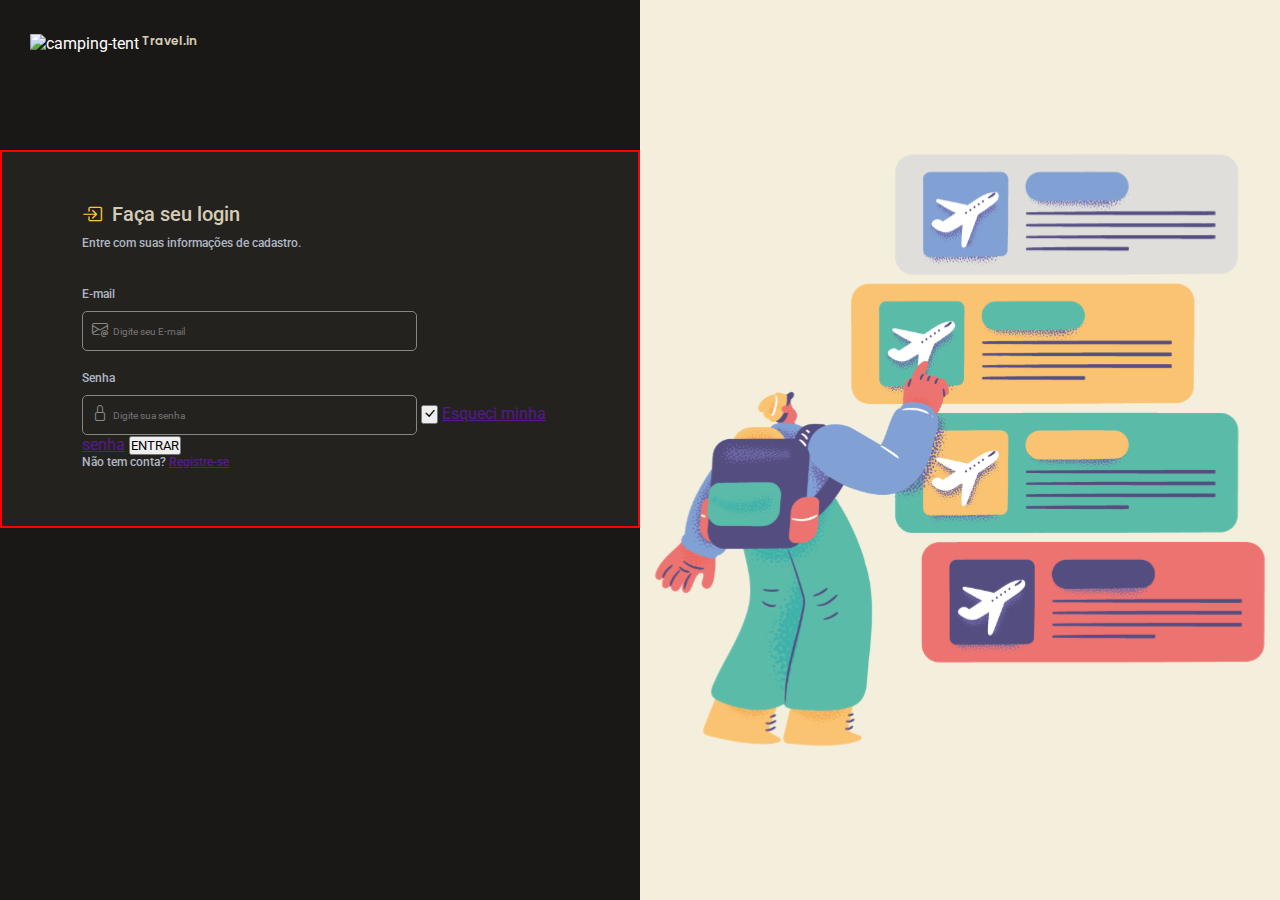
==== index.html @ 24830f38 "js input color focus" ====
<!DOCTYPE html>
<html lang="pt-br">
<head>
    <!--fonts google-->
    <style>
        @import url('https://fonts.googleapis.com/css2?family=Poppins:wght@400;500;600&family=Roboto:wght@400;500&display=swap');
      </style>
    <!--icons-->
    <link rel="stylesheet" href="https://cdn.jsdelivr.net/npm/bootstrap-icons@1.11.1/font/bootstrap-icons.css">

    <meta charset="UTF-8">
    <meta name="viewport" content="width=device-width, initial-scale=1.0">
    <title>Login Form</title>

    <link rel="stylesheet" href="./style.css">

</head>
<body>
   
    

    <div class="container">

        <aside>

            <header id="box">
                <p><img class="img-main" width="30" height="30" src="https://img.icons8.com/ios-glyphs/30/000000/camping-tent.png" alt="camping-tent"/><span> Travel.in</span> </p>
            </header>

            <section>
                <div>
                    <h1><i class="bi bi-box-arrow-in-right"></i><span>Faça seu login</span></h1>
                </div>
           

                <h3>Entre com suas informações de cadastro.</h3>

                

                <form action=""> 

                    <fieldset>

                        <h3>E-mail</h3>
                        
                        <label for="E-mail"  class="icon-label">
                            <i  id="icon-email"class="bi bi-envelope-at"></i>
                            <input id="E-mail" type="email" name="E-mail" placeholder="Digite seu E-mail ">
                        </label>

                        <h3>Senha</h3>
                        
                        <label for="senha"  class="icon-label">
                            <i id="icon-senha" class="bi bi-lock"></i>
                            <input id="senha" type="senha" name="E-mail" placeholder="Digite sua senha ">

                        </label>   

                        <button>
                            <i  class="bi bi-check-lg"></i>
                        </button>

                        <a href=""><span>Esqueci minha senha</span></a>

                        <button type="submit">ENTRAR</button>
                        
                    </fieldset>

                    <h3>Não tem conta? <a href=""><span>Registre-se</span></a></h3>

                </form>

            </section>

         </aside>



            <main>
                <!--img fundo-->
            </main>
















    </div>





 





















    
 
<script src="./script.js"></script>
</body>
</html>
---- style.css ----
* {
    margin: 0;
    padding: 0;
    box-sizing: border-box;
}

body{
    height: 100vh;
    
}

body *{
    font-family: 'Poppins', sans-serif;
    font-family: 'Roboto', sans-serif;
}


:root{
    --bg-color-img: rgb(244, 239, 220);
    --bg-color-black: #191816;
    --bg-form-black:#24221F;
    --bege:#D4CCB6;
    --cinza:#AFB6C2;
    --amarelo:#FFC632;
    --cinza-input:#868686;
}


.container{
    display: flex;
    
}




 /*ASIDE */
aside{
    flex: 1;
    display: flex;
    height: 100vh;
    background-color: var(--bg-color-black);
    color: white;
    flex-direction: column;
    
}



/*aside header*/
 aside header{/*logo. img e texto*/
   display: flex;
   padding: 30px 30px 100px;
   
    align-items: center;
    
      
}

aside header img{/*logo img*/
    
transform: translateY(20%);
    
    
}

.img-main{
color-interpolation-filters: rebeccapurple;

}

aside header p span{/*logo texto*/
    color: var(--bege);
    font-family: Poppins;
    font-size: 12px;
    font-style: normal;
    font-weight: 600;
    

    }







/*SECTION*/   
  section {
    padding: 40px 80px;
    background-color: var(--bg-form-black);
    
    border: 2px solid red;
    
}

 /*section body*/
section div h1{/*faça seu login*/
    color: var(--bege);
    display: flex;font-family: Poppins;
    font-size: 20px;
    font-style: normal;
    font-weight: 500;
    padding: 10px 0;
}

section div h1 i{/*icon login*/
    color: var(--amarelo);
}

section div h1 span{/*tag 'p' faça seu login*/
    padding: 0 10px;
    
    
}

section h3{/*entre com as informações de cadastro*/
    font-family: Roboto;
    font-size: 12px;
    font-style: normal;
    font-weight: 500;
    color: var(--cinza);

    padding-bottom: 17px;
}


/*section form*/
section form fieldset{
   border: none ;
    
}

form fieldset h3{
    padding-bottom: 10px;
    padding-top: 20px;
}


.icon-label {/*classe da label*/
    position: relative;
    
}

.icon-label i {/*icon(envelope / cadeado)*/
    position: absolute;
    left: 10px; /* Ajuste a posição horizontal do ícone conforme necessário */
    top: 50%; /* Ajuste a posição vertical do ícone conforme necessário */
    transform: translateY(-50%);
    color: #888; /* Cor do ícone */
}

#E-mail, #senha{
   
    font-family: Roboto;
    font-size: 10px;
    font-style: normal;
    font-weight: 400;
    background-color: var(--bg-form-black);
    border: 1px solid var(--cinza-input);
    max-width: 335px;
    width: 100%;
    height: 40px;
    border-radius: 5px;
    
}

input::placeholder {
    padding: 0 30px;
}

#E-mail:focus, #senha:focus{
    border-color: var(--amarelo);
    outline: 0;
    transition: 0.1s;
}



/*MAIN*/
main{
    flex: 1;
    background: url(./assets/travel.svg) center / cover no-repeat ;
    background-size: 100% 100%;
    background-color:var(--bg-color-img);
    
    
    height: 100vh;    
}





@media screen and (max-width:600px) {
    .container {
        flex-direction: column;
        
    }
    
    aside{
        width: 100%;
    }
    main{
       flex: none;
       background-color: var(--bg-color-black);
    }
}
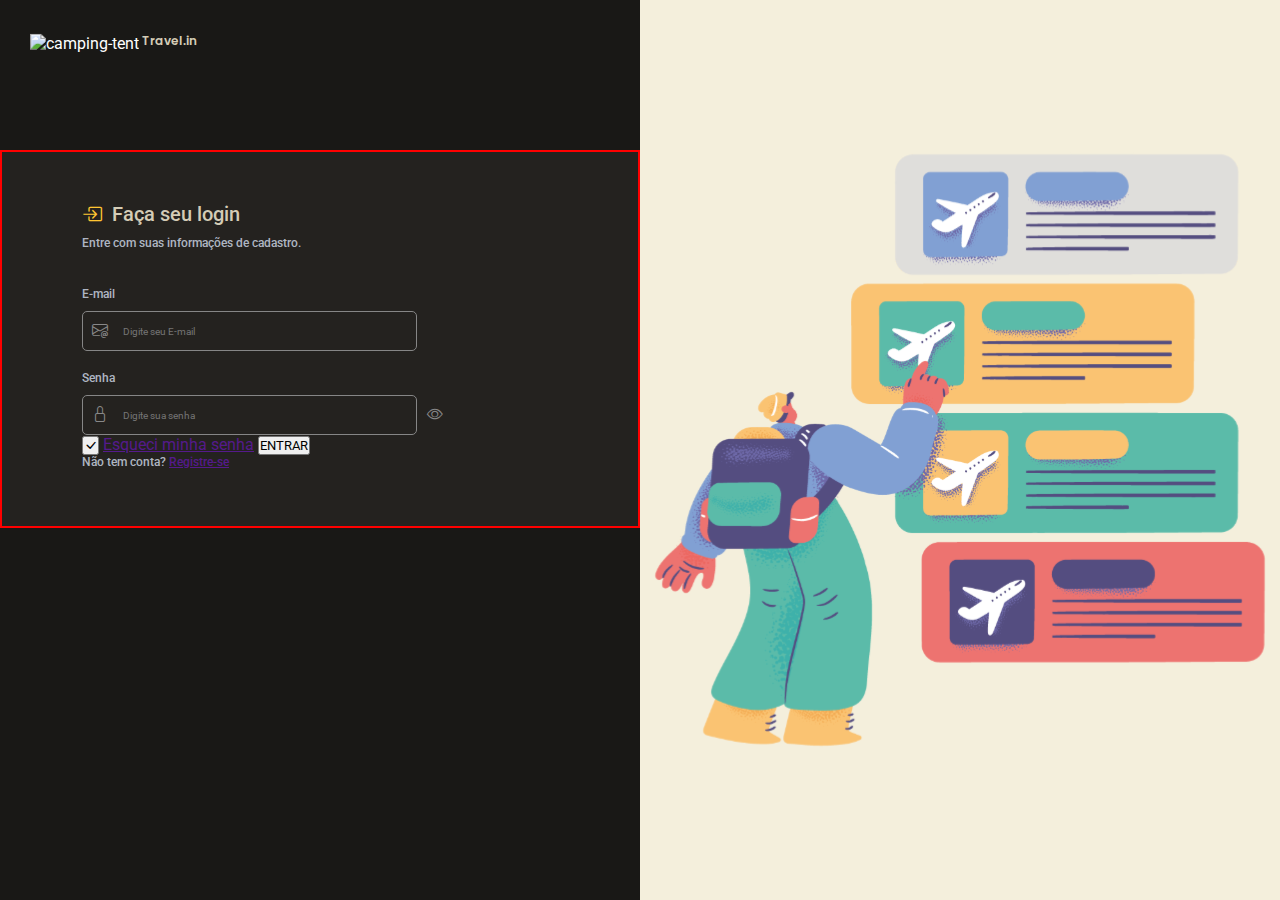
==== commit 377c19cc: "eye icon adjusts" ====
--- a/index.html
+++ b/index.html
@@ -52,10 +52,11 @@
                         
                         <label for="senha"  class="icon-label">
                             <i id="icon-senha" class="bi bi-lock"></i>
-                            <input id="senha" type="senha" name="E-mail" placeholder="Digite sua senha ">
-
+                            <input id="senha" type="password" name="E-mail" placeholder="Digite sua senha">
+                            <i class="bi bi-eye" id="eye-icon" onclick="mostrarSenha()"></i>
+                           
                         </label>   
-
+                        <br>
                         <button>
                             <i  class="bi bi-check-lg"></i>
                         </button>
--- a/style.css
+++ b/style.css
@@ -64,10 +64,7 @@
     
 }
 
-.img-main{
-color-interpolation-filters: rebeccapurple;
-
-}
+
 
 aside header p span{/*logo texto*/
     color: var(--bege);
@@ -78,8 +75,6 @@
     
 
     }
-
-
 
 
 
@@ -136,44 +131,57 @@
     padding-top: 20px;
 }
 
-
-.icon-label {/*classe da label*/
+label{
     position: relative;
-    
-}
-
-.icon-label i {/*icon(envelope / cadeado)*/
-    position: absolute;
-    left: 10px; /* Ajuste a posição horizontal do ícone conforme necessário */
-    top: 50%; /* Ajuste a posição vertical do ícone conforme necessário */
-    transform: translateY(-50%);
-    color: #888; /* Cor do ícone */
-}
-
-#E-mail, #senha{
-   
+}
+
+
+input{/*texto da caixa de texto*/
+
+    padding: 0px 40px 0px 40px;
+    caret-color:var(--amarelo);
+    position: relative;
     font-family: Roboto;
     font-size: 10px;
     font-style: normal;
     font-weight: 400;
     background-color: var(--bg-form-black);
     border: 1px solid var(--cinza-input);
+    
+
     max-width: 335px;
+    
     width: 100%;
     height: 40px;
     border-radius: 5px;
-    
-}
-
-input::placeholder {
-    padding: 0 30px;
-}
-
-#E-mail:focus, #senha:focus{
+    color: white;
+  
+}
+
+label i{
+    z-index: 1;
+    position: absolute;
+    padding: 10px;
+    color: #888; /* Cor do ícone */
+    
+}
+
+
+
+
+
+#E-mail:focus, #senha:focus{/*cor da outline da box ao clicar*/
     border-color: var(--amarelo);
     outline: 0;
     transition: 0.1s;
 }
+
+
+
+
+
+
+
 
 
 
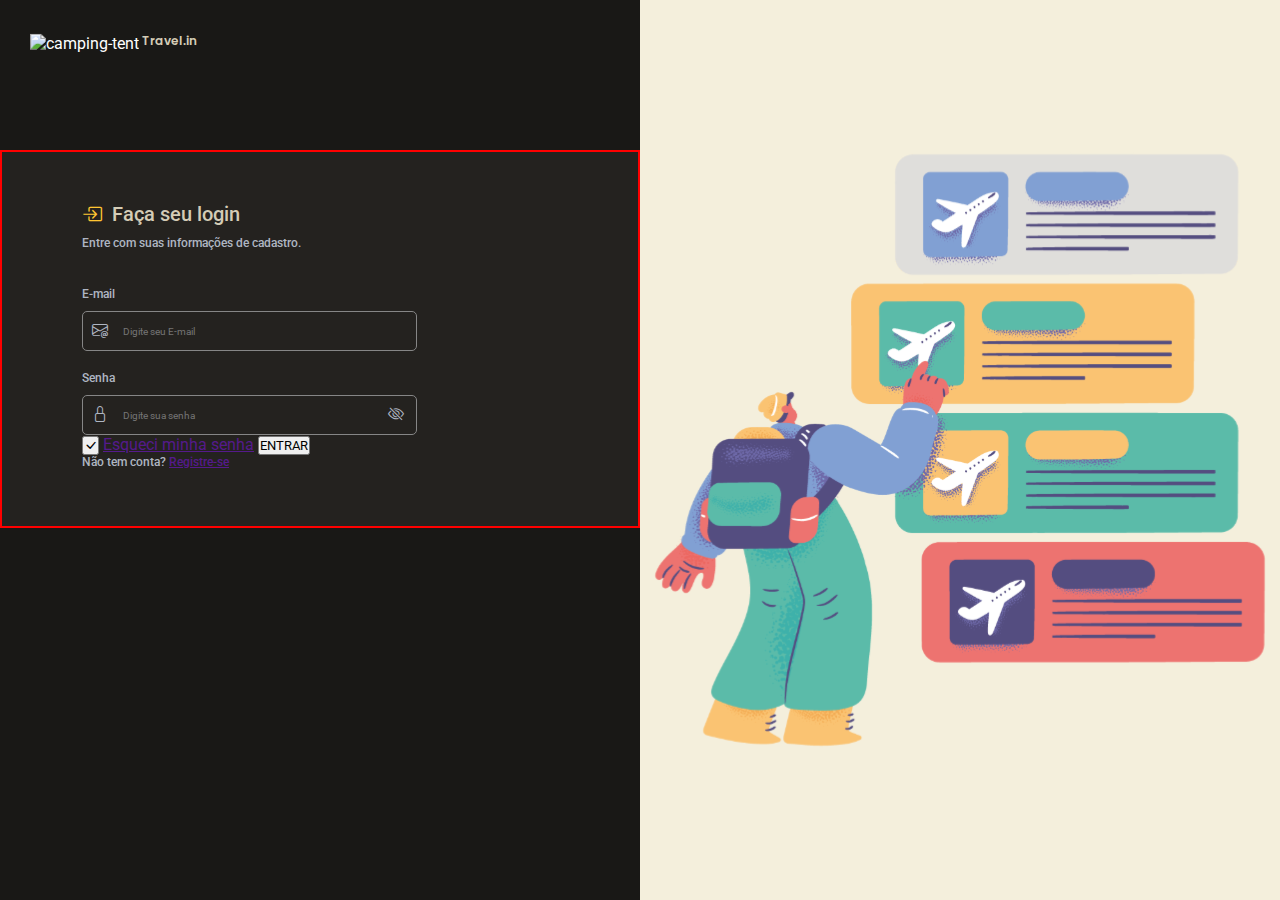
==== commit 50871b06: "eye icon finish" ====
--- a/index.html
+++ b/index.html
@@ -53,7 +53,7 @@
                         <label for="senha"  class="icon-label">
                             <i id="icon-senha" class="bi bi-lock"></i>
                             <input id="senha" type="password" name="E-mail" placeholder="Digite sua senha">
-                            <i class="bi bi-eye" id="eye-icon" onclick="mostrarSenha()"></i>
+                            <i class="bi-eye-slash" id="eye-icon" onclick="mostrarSenha()"></i>
                            
                         </label>   
                         <br>
--- a/style.css
+++ b/style.css
@@ -158,14 +158,19 @@
   
 }
 
-label i{
+label i{/*todos os icons*/
     z-index: 1;
     position: absolute;
     padding: 10px;
-    color: #888; /* Cor do ícone */
-    
-}
-
+    color: var(--cinza); /* Cor do ícone */
+    
+}
+
+
+#eye-icon{/*icon do olho*/
+    position: absolute;
+    right: 1%;
+}
 
 
 
@@ -177,8 +182,9 @@
 }
 
 
-
-
+::-ms-reveal {/*olho automático do navegador(não estilizado)*/
+    display: none;
+}
 
 
 
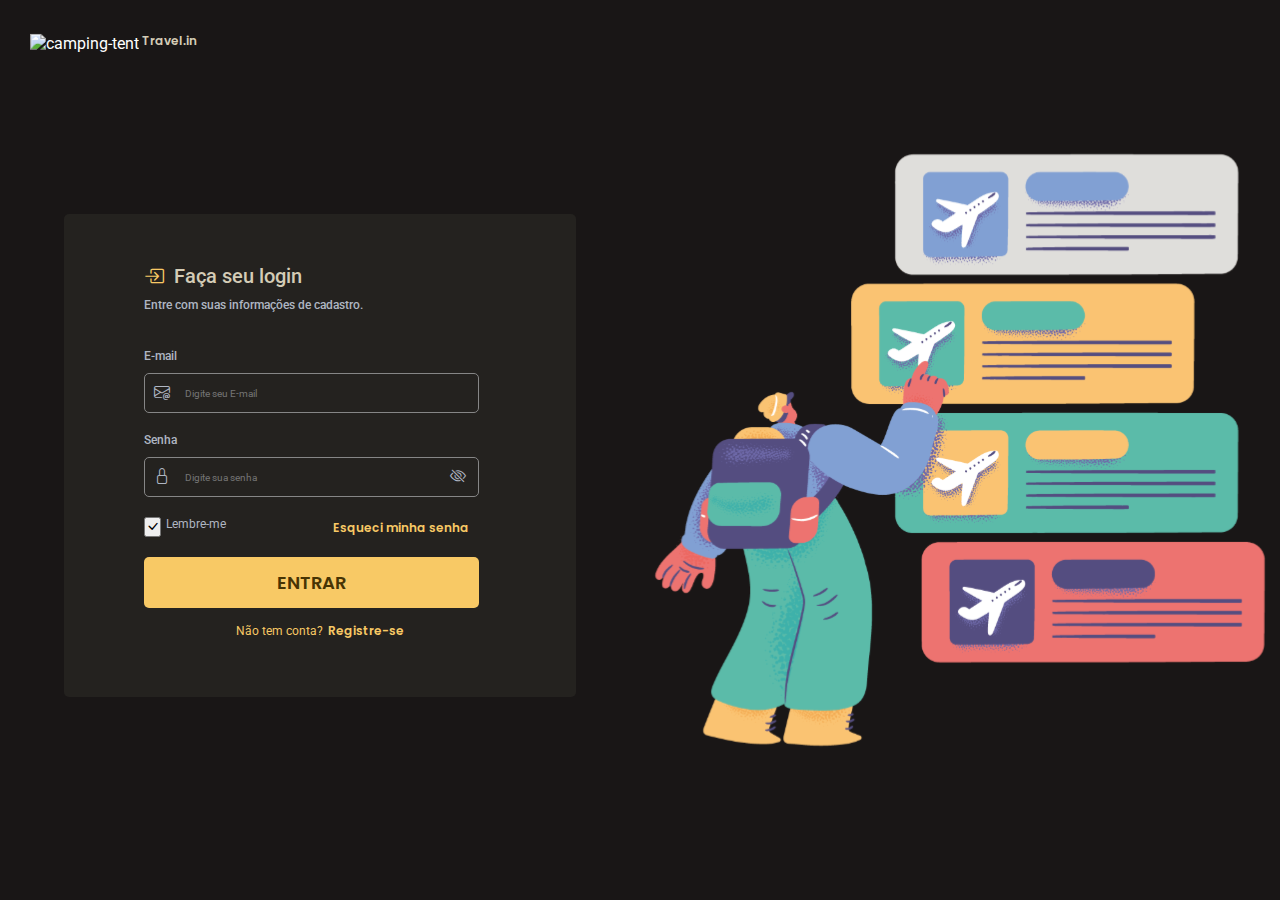
==== commit 237f8422: "logo adjust" ====
--- a/index.html
+++ b/index.html
@@ -24,7 +24,7 @@
         <aside>
 
             <header id="box">
-                <p><img class="img-main" width="30" height="30" src="https://img.icons8.com/ios-glyphs/30/000000/camping-tent.png" alt="camping-tent"/><span> Travel.in</span> </p>
+                <p><img width="26" height="26" src="https://img.icons8.com/metro/26/000000/camping-tent.png" alt="camping-tent"/><span> Travel.in</span> </p>
             </header>
 
             <section>
@@ -57,17 +57,21 @@
                            
                         </label>   
                         <br>
-                        <button>
-                            <i  class="bi bi-check-lg"></i>
-                        </button>
 
-                        <a href=""><span>Esqueci minha senha</span></a>
+                        <div class="btn-esqueci">
+                            <button>
+                                <i  class="bi bi-check-lg"></i>
+                            </button>
+                            <span class="lembre-me">Lembre-me</span>
+                            <a href=""><span class="esqueci">Esqueci minha senha</span></a>
+                        </div>
+                        
 
-                        <button type="submit">ENTRAR</button>
+                        <button type="submit" class="btn-entrar">ENTRAR</button>
                         
                     </fieldset>
 
-                    <h3>Não tem conta? <a href=""><span>Registre-se</span></a></h3>
+                    <h3 class="h3-registre-se">Não tem conta? <a href=""><span class="registre-se">Registre-se</span></a></h3>
 
                 </form>
 
--- a/style.css
+++ b/style.css
@@ -16,13 +16,14 @@
 
 
 :root{
-    --bg-color-img: rgb(244, 239, 220);
-    --bg-color-black: #191816;
+    --bg-color-img: #191616;
+    --bg-color-black: #191616;
     --bg-form-black:#24221F;
     --bege:#D4CCB6;
     --cinza:#AFB6C2;
-    --amarelo:#FFC632;
+    --amarelo: #f8c965;
     --cinza-input:#868686;
+    --marrom:#473404;
 }
 
 
@@ -35,6 +36,13 @@
 
 
  /*ASIDE */
+
+ a{/*todos os links*/
+    text-decoration: none;
+    color: var(--amarelo);
+} 
+
+
 aside{
     flex: 1;
     display: flex;
@@ -52,7 +60,7 @@
    display: flex;
    padding: 30px 30px 100px;
    
-    align-items: center;
+   align-items: center;
     
       
 }
@@ -84,9 +92,8 @@
   section {
     padding: 40px 80px;
     background-color: var(--bg-form-black);
-    
-    border: 2px solid red;
-    
+    margin: 10%;
+    border-radius: 5px;
 }
 
  /*section body*/
@@ -184,6 +191,74 @@
 
 ::-ms-reveal {/*olho automático do navegador(não estilizado)*/
     display: none;
+}
+
+
+
+.btn-esqueci{/*box do lembre-me e esquecia senha*/
+   
+    display: flex;
+    max-width: 335px;
+
+    color: var(--cinza);
+    padding: 20px 0;
+}
+
+.lembre-me{
+    flex: 1;
+
+    font-family: Roboto;
+    font-size: 12px;
+    font-style: normal;
+    font-weight: 400;
+    padding: 0 5px;
+  
+} 
+
+.esqueci{
+    font-family: Poppins;
+    font-size: 12px;
+    font-style: normal;
+    font-weight: 600;
+    padding: 0 10px;
+}
+
+.btn-entrar{/*botão entrar*/
+    font-family: Poppins;
+    font-size: 18px;
+    font-style: normal;
+    font-weight: 600;
+
+    background-color: var(--amarelo);
+    max-width: 335px;
+    width: 100%;
+    padding: 12px 24px ;
+    color: var(--marrom);
+    border: none;
+    border-radius: 5px;
+}
+
+.h3-registre-se{/*h3 do botão registre-se*/
+    padding-top: 14px;
+    display: flex;
+    justify-content: center;
+    color: var(--amarelo);
+
+    font-family: Roboto;
+    font-size: 12px;
+    font-style: normal;
+    font-weight: 400;
+    align-items: center;
+
+}
+
+.registre-se{
+    font-family: Poppins;
+    font-size: 12px;
+    font-style: normal;
+    font-weight: 600;
+    padding-left:5px ;
+    
 }
 
 
@@ -204,7 +279,7 @@
 
 
 
-
+/*MEDIA SCREEN*/
 
 @media screen and (max-width:600px) {
     .container {
@@ -219,4 +294,18 @@
        flex: none;
        background-color: var(--bg-color-black);
     }
+    section {
+        padding: 40px 40px;
+    }
+    
+  
+    
+}
+
+
+/*HOVER*/
+
+.esqueci:hover, .registre-se:hover{
+    text-decoration:underline;
+    
 }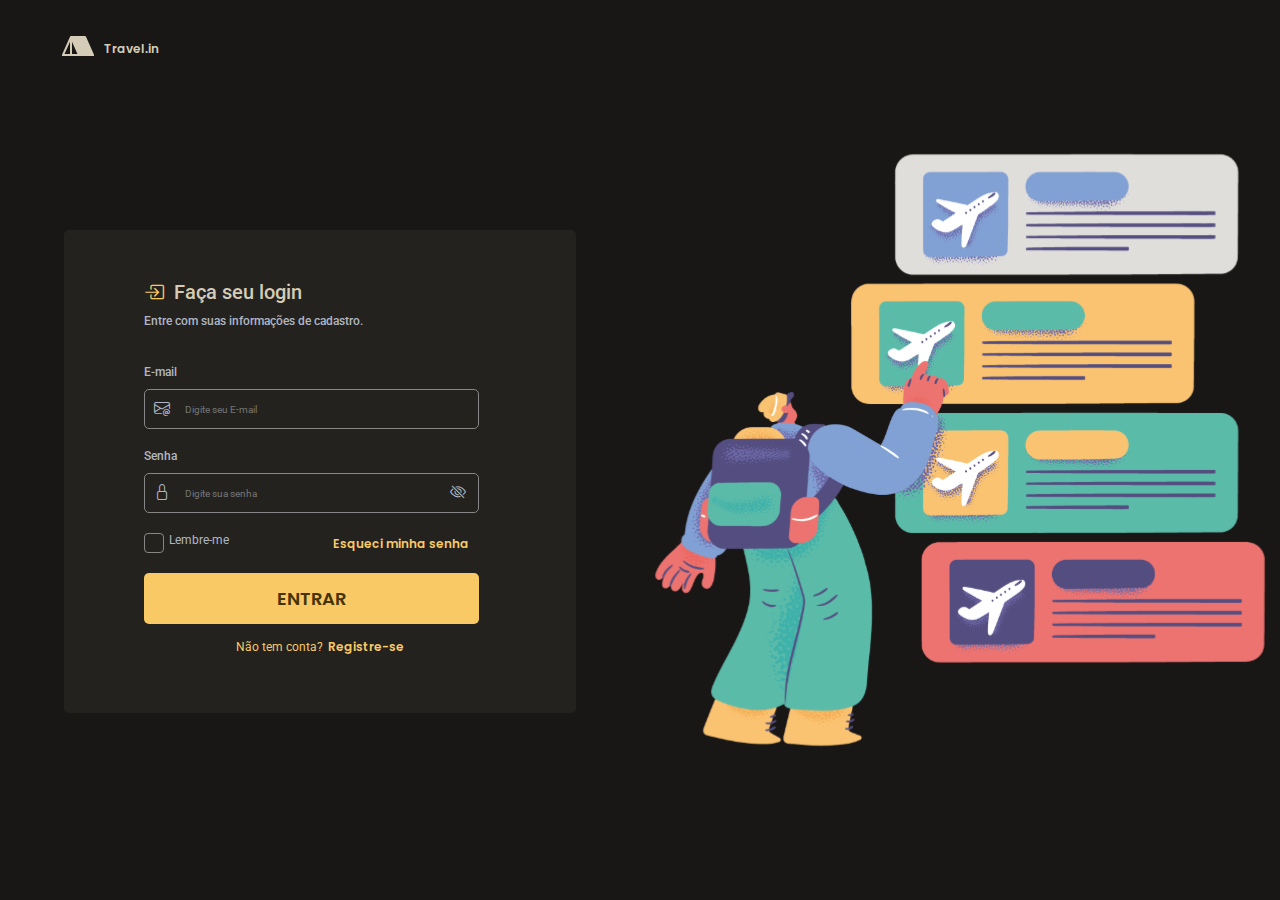
==== commit 4eab82ed: "button check adjust js" ====
--- a/index.html
+++ b/index.html
@@ -24,7 +24,10 @@
         <aside>
 
             <header id="box">
-                <p><img width="26" height="26" src="https://img.icons8.com/metro/26/000000/camping-tent.png" alt="camping-tent"/><span> Travel.in</span> </p>
+                <p>
+                    <img src="./assets/tent-fill.svg" alt="">
+                    <span> Travel.in</span> 
+                </p>
             </header>
 
             <section>
@@ -58,12 +61,12 @@
                         </label>   
                         <br>
 
-                        <div class="btn-esqueci">
-                            <button>
-                                <i  class="bi bi-check-lg"></i>
+                        <div class="btn-esqueci" id="btn-esqueci">
+                            <button  id="btn-lembre-me" type="button">    
+                                 
                             </button>
                             <span class="lembre-me">Lembre-me</span>
-                            <a href=""><span class="esqueci">Esqueci minha senha</span></a>
+                            <a href="#"><span class="esqueci">Esqueci minha senha</span></a>
                         </div>
                         
 
--- a/style.css
+++ b/style.css
@@ -56,33 +56,31 @@
 
 
 /*aside header*/
- aside header{/*logo. img e texto*/
+ #box{/*logo. img e texto*/
    display: flex;
    padding: 30px 30px 100px;
+   position: relative;
+   left:5%;
    
-   align-items: center;
-    
-      
-}
-
-aside header img{/*logo img*/
-    
-transform: translateY(20%);
-    
-    
-}
-
-
-
-aside header p span{/*logo texto*/
+}
+
+#box span{/*texto da logo*/
+   
+    position: absolute;
+    margin: 10px;
+     
     color: var(--bege);
     font-family: Poppins;
     font-size: 12px;
     font-style: normal;
     font-weight: 600;
     
-
-    }
+}
+
+
+
+
+
 
 
 
@@ -177,6 +175,7 @@
 #eye-icon{/*icon do olho*/
     position: absolute;
     right: 1%;
+    cursor: pointer;
 }
 
 
@@ -263,7 +262,16 @@
 
 
 
-
+#btn-lembre-me{/*button de clicar para 'lembrar-me'*/
+    background-color: var(--bg-form-black);
+    border: 1px solid var(--cinza-input);
+    font-size: 20px;
+    border-radius: 4px;    
+    cursor: pointer;
+    width: 20px;
+    height: 20px;
+
+}
 
 
 /*MAIN*/
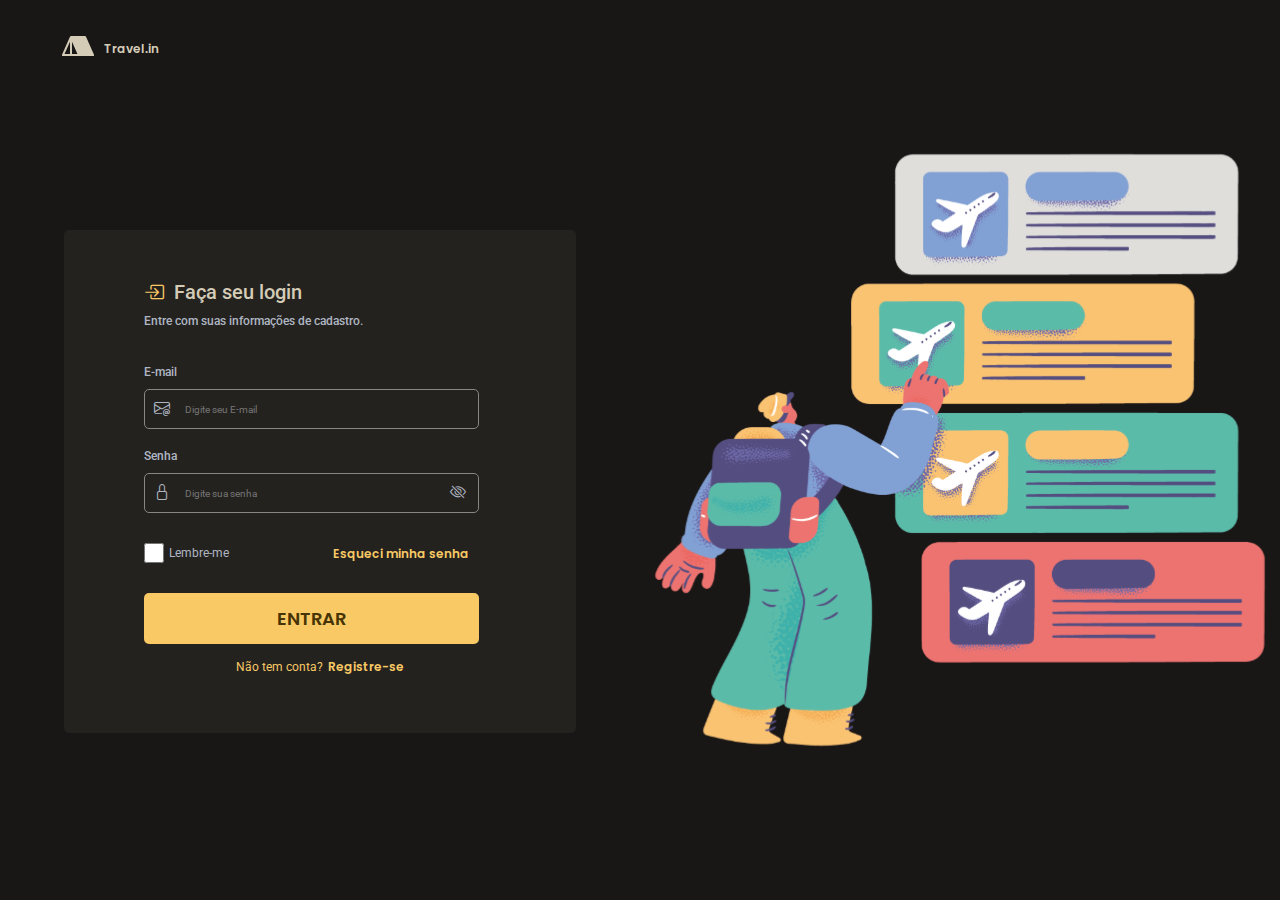
==== commit c59c5180: "checkbox adjustes color etc" ====
--- a/index.html
+++ b/index.html
@@ -62,9 +62,7 @@
                         <br>
 
                         <div class="btn-esqueci" id="btn-esqueci">
-                            <button  id="btn-lembre-me" type="button">    
-                                 
-                            </button>
+                            <input type="checkbox" class="checkBox">
                             <span class="lembre-me">Lembre-me</span>
                             <a href="#"><span class="esqueci">Esqueci minha senha</span></a>
                         </div>
--- a/style.css
+++ b/style.css
@@ -22,6 +22,7 @@
     --bege:#D4CCB6;
     --cinza:#AFB6C2;
     --amarelo: #f8c965;
+    --amarelo-hover: #f5e6c5;
     --cinza-input:#868686;
     --marrom:#473404;
 }
@@ -201,6 +202,10 @@
 
     color: var(--cinza);
     padding: 20px 0;
+
+   
+    align-items: center;
+    justify-content: center;
 }
 
 .lembre-me{
@@ -235,6 +240,8 @@
     color: var(--marrom);
     border: none;
     border-radius: 5px;
+
+    cursor: pointer;
 }
 
 .h3-registre-se{/*h3 do botão registre-se*/
@@ -261,17 +268,15 @@
 }
 
 
-
-#btn-lembre-me{/*button de clicar para 'lembrar-me'*/
-    background-color: var(--bg-form-black);
-    border: 1px solid var(--cinza-input);
-    font-size: 20px;
-    border-radius: 4px;    
-    cursor: pointer;
+.checkBox{
     width: 20px;
-    height: 20px;
-
-}
+    color: var(--amarelo);
+    background-color: #f8c965;
+
+    
+}
+
+
 
 
 /*MAIN*/
@@ -316,4 +321,14 @@
 .esqueci:hover, .registre-se:hover{
     text-decoration:underline;
     
+}
+
+ .bi-eye-slash:hover, #eye-icon:hover{
+    transform: scale(1.1);
+    transition: 0.2s;
+}
+
+.btn-entrar:hover{
+    transform: scale(1.03);
+    transition: 0.2s;
 }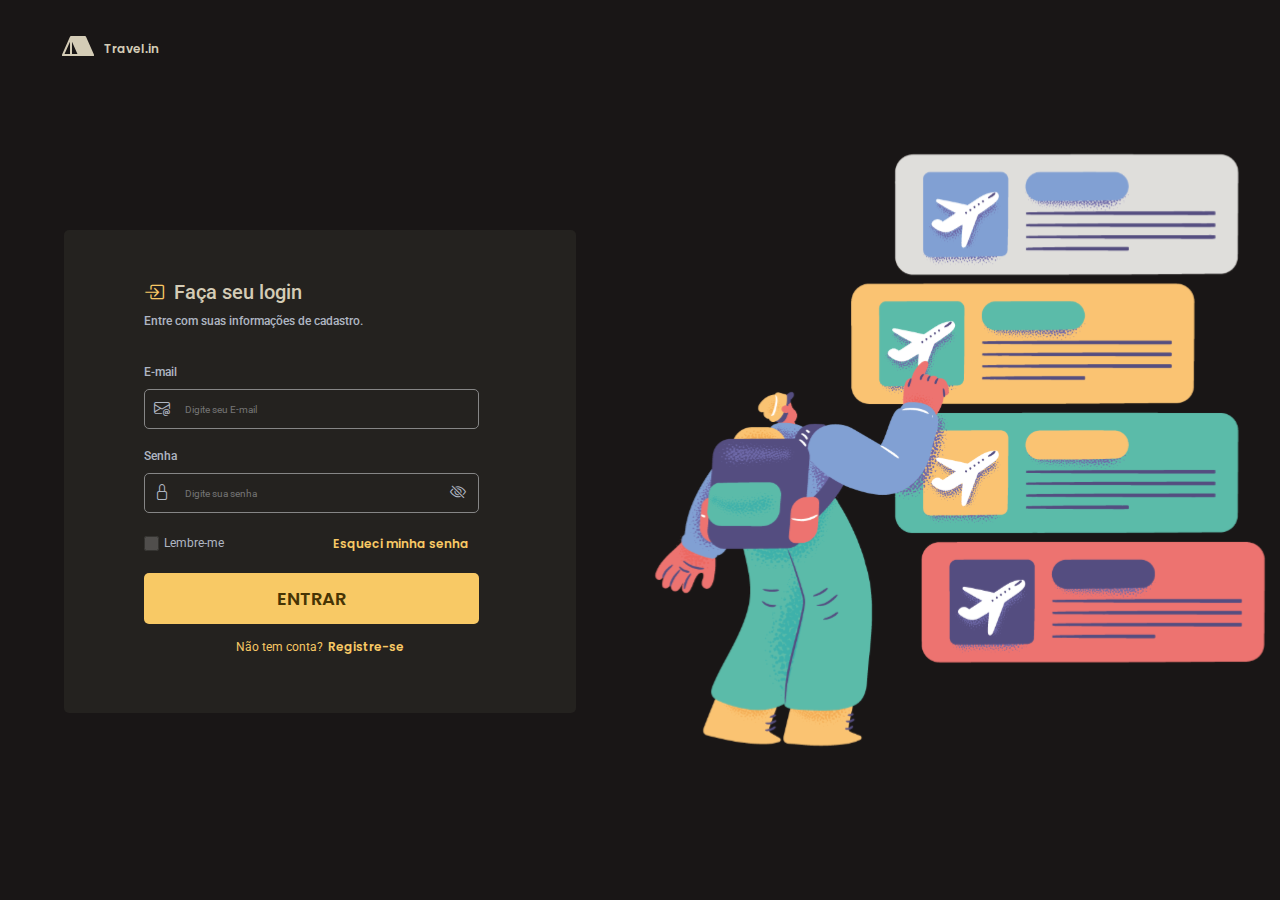
==== commit e8ea1e07: "check box solition figure out" ====
--- a/index.html
+++ b/index.html
@@ -62,11 +62,11 @@
                         <br>
 
                         <div class="btn-esqueci" id="btn-esqueci">
-                            <input type="checkbox" class="checkBox">
-                            <span class="lembre-me">Lembre-me</span>
+                            <input type="checkbox" id="checkBox"  class="custom-checkbox">
+                            <label for="checkBox" class="lembre-me">Lembre-me</label>
                             <a href="#"><span class="esqueci">Esqueci minha senha</span></a>
                         </div>
-                        
+                    
 
                         <button type="submit" class="btn-entrar">ENTRAR</button>
                         
--- a/style.css
+++ b/style.css
@@ -20,10 +20,11 @@
     --bg-color-black: #191616;
     --bg-form-black:#24221F;
     --bege:#D4CCB6;
-    --cinza:#AFB6C2;
     --amarelo: #f8c965;
     --amarelo-hover: #f5e6c5;
+    --cinza:#AFB6C2;
     --cinza-input:#868686;
+    --cinza-claro:#d3d7df;
     --marrom:#473404;
 }
 
@@ -142,7 +143,7 @@
 }
 
 
-input{/*texto da caixa de texto*/
+ #E-mail, #senha{/*texto da caixa de texto*/
 
     padding: 0px 40px 0px 40px;
     caret-color:var(--amarelo);
@@ -205,10 +206,10 @@
 
    
     align-items: center;
-    justify-content: center;
-}
-
-.lembre-me{
+    justify-content: space-between;
+}
+
+.btn-esqueci label{
     flex: 1;
 
     font-family: Roboto;
@@ -216,6 +217,7 @@
     font-style: normal;
     font-weight: 400;
     padding: 0 5px;
+    cursor: pointer;
   
 } 
 
@@ -268,13 +270,35 @@
 }
 
 
-.checkBox{
-    width: 20px;
-    color: var(--amarelo);
-    background-color: #f8c965;
-
-    
-}
+
+
+
+
+#checkBox{
+    width: 15px;
+    height: 15px;
+    accent-color: #f8c965;
+    opacity: 20%;
+    cursor: pointer;
+    transition: 0.2s;
+   
+}
+
+
+#checkBox:checked{
+    opacity: 1;
+   transition: 0.2s;
+   
+}
+
+
+
+
+
+
+
+
+
 
 
 
@@ -292,6 +316,33 @@
 
 
 
+
+
+/*HOVER*/
+
+.esqueci:hover, .registre-se:hover{
+    text-decoration:underline;
+    
+}
+
+ .bi-eye-slash:hover, #eye-icon:hover{
+    transform: scale(1.1);
+    transition: 0.2s;
+}
+
+.btn-entrar:hover{
+    transform: scale(1.03);
+    transition: 0.2s;
+}
+
+#checkBox:hover{
+    opacity: 60%;
+}
+
+
+
+
+
 /*MEDIA SCREEN*/
 
 @media screen and (max-width:600px) {
@@ -311,24 +362,11 @@
         padding: 40px 40px;
     }
     
+    #checkBox:checked{
+        opacity: 1;
+     
+    }
+    
   
     
-}
-
-
-/*HOVER*/
-
-.esqueci:hover, .registre-se:hover{
-    text-decoration:underline;
-    
-}
-
- .bi-eye-slash:hover, #eye-icon:hover{
-    transform: scale(1.1);
-    transition: 0.2s;
-}
-
-.btn-entrar:hover{
-    transform: scale(1.03);
-    transition: 0.2s;
 }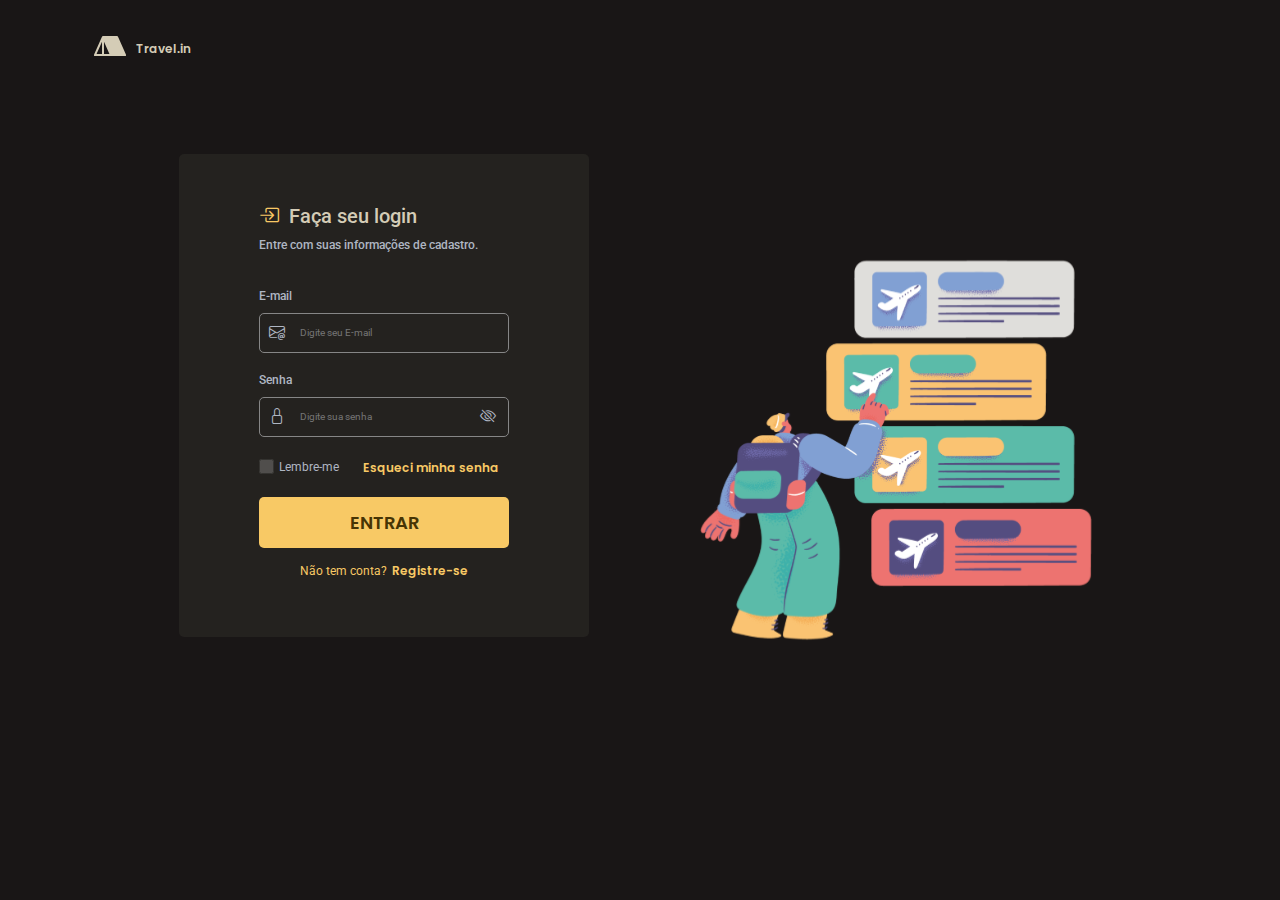
==== commit f4c90c88: "layout elements adjust page desktop and @mediascreen" ====
--- a/index.html
+++ b/index.html
@@ -90,47 +90,12 @@
 
 
 
-
-
-
-
-
-
-
-
-
-
-
     </div>
 
 
-
-
-
+  
  
-
-
-
-
-
-
-
-
-
-
-
-
-
-
-
-
-
-
-
-
-
-    
- 
-<script src="./script.js"></script>
+<script src="./eyePassword.js"></script>
+<script src="./iconsColors.js"></script>
 </body>
 </html>--- a/style.css
+++ b/style.css
@@ -14,9 +14,13 @@
     font-family: 'Roboto', sans-serif;
 }
 
+.container{
+    background-color: var(--bg-color-black);
+    display: flex;
+   
+}
 
 :root{
-    --bg-color-img: #191616;
     --bg-color-black: #191616;
     --bg-form-black:#24221F;
     --bege:#D4CCB6;
@@ -29,11 +33,6 @@
 }
 
 
-.container{
-    display: flex;
-    
-}
-
 
 
 
@@ -50,19 +49,19 @@
     display: flex;
     height: 100vh;
     background-color: var(--bg-color-black);
-    color: white;
     flex-direction: column;
-    
-}
-
+    margin-left: 10%;
+   
+}
 
 
 /*aside header*/
  #box{/*logo. img e texto*/
    display: flex;
    padding: 30px 30px 100px;
-   position: relative;
+   position: absolute;
    left:5%;
+   
    
 }
 
@@ -81,19 +80,15 @@
 
 
 
-
-
-
-
-
-
-
 /*SECTION*/   
   section {
+    max-width: 500px;
     padding: 40px 80px;
     background-color: var(--bg-form-black);
-    margin: 10%;
+    margin: 30% 10% 10%;
     border-radius: 5px;
+
+    
 }
 
  /*section body*/
@@ -209,7 +204,7 @@
     justify-content: space-between;
 }
 
-.btn-esqueci label{
+.btn-esqueci label{/*lembre-me text and box*/
     flex: 1;
 
     font-family: Roboto;
@@ -221,7 +216,7 @@
   
 } 
 
-.esqueci{
+.esqueci{/*esquecia a senha */
     font-family: Poppins;
     font-size: 12px;
     font-style: normal;
@@ -246,7 +241,7 @@
     cursor: pointer;
 }
 
-.h3-registre-se{/*h3 do botão registre-se*/
+.h3-registre-se{/*h3 do link registre-se*/
     padding-top: 14px;
     display: flex;
     justify-content: center;
@@ -268,8 +263,6 @@
     padding-left:5px ;
     
 }
-
-
 
 
 
@@ -293,28 +286,15 @@
 
 
 
-
-
-
-
-
-
-
-
-
-
 /*MAIN*/
 main{
     flex: 1;
     background: url(./assets/travel.svg) center / cover no-repeat ;
-    background-size: 100% 100%;
-    background-color:var(--bg-color-img);
-    
-    
+    background-size: 80% 100% ;
+    margin-top: 0;    
     height: 100vh;    
-}
-
-
+    margin-right: 10%;
+}
 
 
 
@@ -338,8 +318,6 @@
 #checkBox:hover{
     opacity: 60%;
 }
-
-
 
 
 
@@ -353,20 +331,36 @@
     
     aside{
         width: 100%;
-    }
+        padding: 5px 10px;
+        margin-left: 0;
+
+    }
+    section {
+        padding: 10px 40px;
+        margin: 30% 10% 10%;
+
+    }
+    
     main{
        flex: none;
        background-color: var(--bg-color-black);
-    }
-    section {
-        padding: 40px 40px;
-    }
-    
+       
+    }
+ 
     #checkBox:checked{
         opacity: 1;
      
     }
     
-  
-    
+     #box{
+    padding: 30px 30px 75px;
+    }
+    main{
+    
+        height: 40vh;    
+        border: none;
+        background-size: 50% 100% ;
+        margin-right: 0;
+        }
+
 }